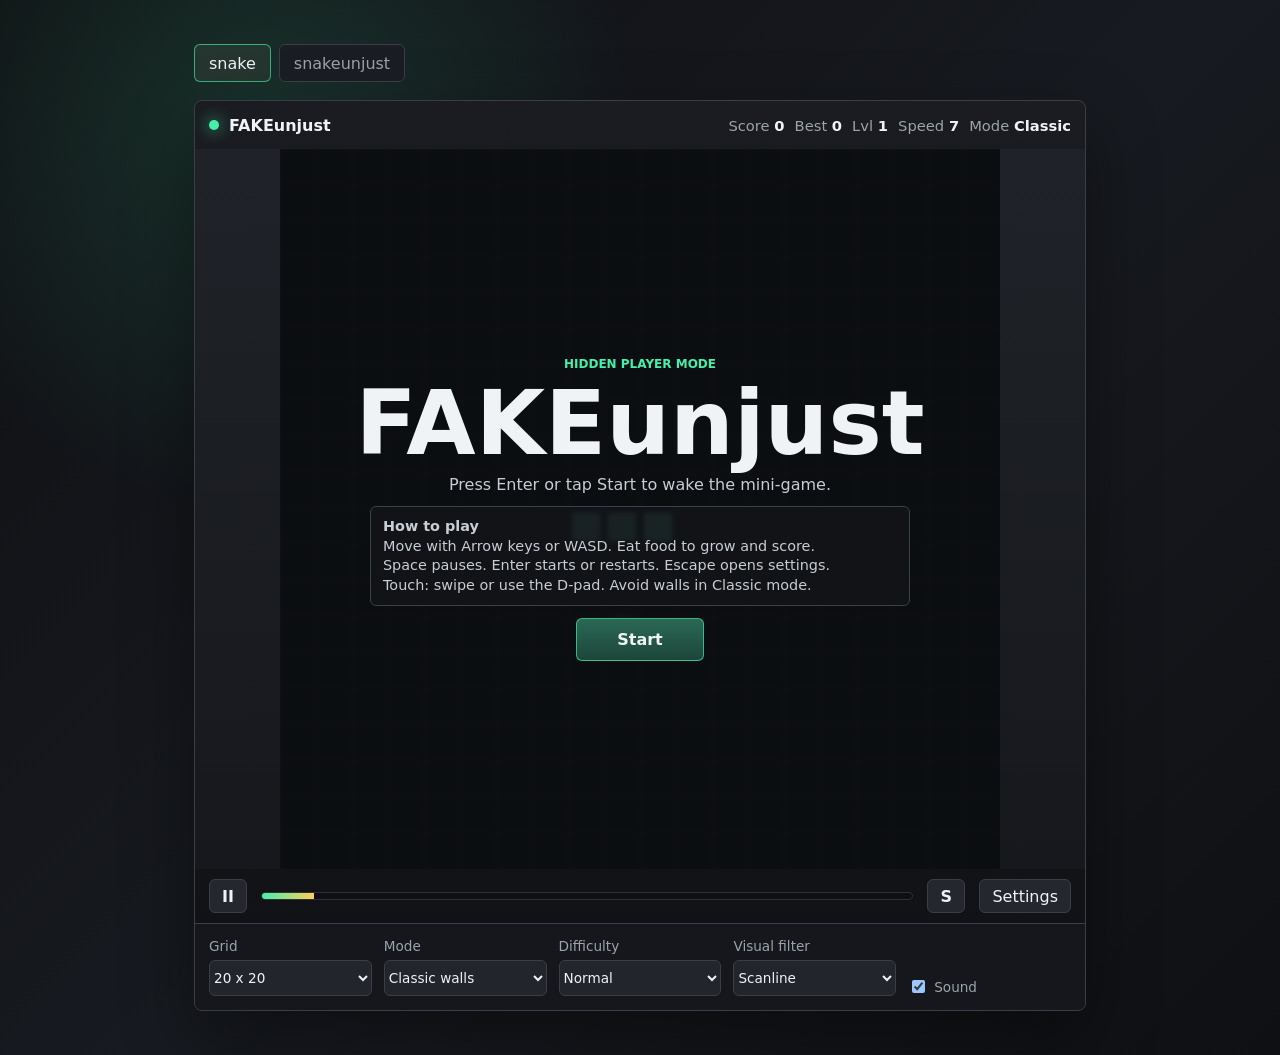
==== snake-unjust/index.html @ 7942afdb "Rebuild snakeunjust tab as sliding snake escape puzzle" ====
<!doctype html>
<html lang="en">
  <head>
    <meta charset="utf-8" />
    <meta name="viewport" content="width=device-width, initial-scale=1" />
    <title>FAKEunjust</title>
    <link rel="stylesheet" href="./styles.css" />
  </head>
  <body>
    <main class="shell" aria-label="FAKEunjust game hub">
      <nav class="game-tabs" aria-label="Game tabs">
        <button class="tab is-active" data-tab="snake" type="button">snake</button>
        <button class="tab" data-tab="snakeunjust" type="button">snakeunjust</button>
      </nav>

      <section class="player is-active" data-panel="snake" id="playerSnake">
        <div class="status-bar">
          <div class="brand">
            <span class="signal-dot" aria-hidden="true"></span>
            <span>FAKEunjust</span>
          </div>
          <div class="metrics" aria-live="polite">
            <span>Score <strong id="score">0</strong></span>
            <span>Best <strong id="bestScore">0</strong></span>
            <span>Lvl <strong id="level">1</strong></span>
            <span>Speed <strong id="speed">7</strong></span>
            <span>Mode <strong id="mode">Classic</strong></span>
          </div>
        </div>

        <div class="screen-wrap">
          <canvas id="gameCanvas" width="640" height="640" aria-label="Game board"></canvas>
          <div class="hud-chip" id="comboChip">Combo x1</div>
          <div class="scanlines" id="scanlines" aria-hidden="true"></div>
          <div class="overlay" id="overlay">
            <p class="kicker" id="overlayKicker">hidden player mode</p>
            <h1 id="overlayTitle">FAKEunjust</h1>
            <p id="overlayText">Press Enter or tap Start to wake the mini-game.</p>
            <div class="help-panel" id="helpPanel" aria-label="How to play">
              <p><strong>How to play</strong></p>
              <p>Move with Arrow keys or WASD. Eat food to grow and score.</p>
              <p>Space pauses. Enter starts or restarts. Escape opens settings.</p>
              <p>Touch: swipe or use the D-pad. Avoid walls in Classic mode.</p>
            </div>
            <button class="primary" id="primaryAction" type="button">Start</button>
          </div>
        </div>

        <div class="control-bar">
          <button class="icon-button" id="pauseButton" type="button" aria-label="Pause or resume">II</button>
          <div class="fake-timeline" aria-hidden="true">
            <span id="timelineFill"></span>
          </div>
          <button class="icon-button" id="soundButton" type="button" aria-label="Toggle sound">S</button>
          <button class="settings-toggle" id="settingsButton" type="button">Settings</button>
        </div>

        <section class="settings" id="settingsPanel" aria-label="Game settings" hidden>
          <label>
            Grid
            <select id="gridSize">
              <option value="16">16 x 16</option>
              <option value="20">20 x 20</option>
              <option value="24">24 x 24</option>
              <option value="30">30 x 30</option>
            </select>
          </label>
          <label>
            Mode
            <select id="wallMode">
              <option value="classic">Classic walls</option>
              <option value="wrap">Wrap</option>
            </select>
          </label>
          <label>
            Difficulty
            <select id="difficulty">
              <option value="chill">Chill</option>
              <option value="normal">Normal</option>
              <option value="boss">Boss</option>
            </select>
          </label>
          <label>
            Visual filter
            <select id="visualFilter">
              <option value="clean">Clean</option>
              <option value="scanline">Scanline</option>
            </select>
          </label>
          <label class="check">
            <input id="soundEnabled" type="checkbox" />
            Sound
          </label>
        </section>
        <nav class="touch-pad" aria-label="Touch controls">
          <button data-dir="up" type="button" aria-label="Move up">^</button>
          <button data-dir="left" type="button" aria-label="Move left">&lt;</button>
          <button data-dir="down" type="button" aria-label="Move down">v</button>
          <button data-dir="right" type="button" aria-label="Move right">&gt;</button>
        </nav>
      </section>

      <section class="player" data-panel="snakeunjust" id="playerSnakeUnjust" hidden>
        <div class="status-bar">
          <div class="brand">
            <span class="signal-dot" aria-hidden="true"></span>
            <span>snakeunjust</span>
          </div>
          <div class="metrics" aria-live="polite">
            <span>Escaped <strong id="escaped2">0</strong>/<strong id="total2">0</strong></span>
            <span>Moves <strong id="moves2">0</strong></span>
            <span>Level <strong id="level2">1</strong></span>
            <span>State <strong id="state2">Intro</strong></span>
          </div>
        </div>

        <div class="screen-wrap">
          <canvas id="gameCanvas2" width="640" height="640" aria-label="Game board"></canvas>
          <div class="hud-chip" id="comboChip2">Combo x1</div>
          <div class="scanlines" id="scanlines2" aria-hidden="true"></div>
          <div class="overlay" id="overlay2">
            <p class="kicker" id="overlayKicker2">color snake mode</p>
            <h1 id="overlayTitle2">snakeunjust</h1>
            <p id="overlayText2">Press Enter or tap Start.</p>
            <div class="help-panel" id="helpPanel2" aria-label="How to play">
              <p><strong>How to play</strong></p>
              <p>Collect only the highlighted target-color mini snake.</p>
              <p>Wrong color ends the run. Correct pickups grow snake and score.</p>
              <p>Combo rises when pickups are within 4 seconds. Max x5.</p>
              <p>Space pause, Enter start/restart, Escape settings.</p>
            </div>
            <button class="primary" id="primaryAction2" type="button">Start</button>
          </div>
        </div>

        <div class="control-bar">
          <button class="icon-button" id="pauseButton2" type="button" aria-label="Pause or resume">II</button>
          <div class="fake-timeline" aria-hidden="true">
            <span id="timelineFill2"></span>
          </div>
          <button class="icon-button" id="soundButton2" type="button" aria-label="Toggle sound">S</button>
          <button class="settings-toggle" id="undoButton2" type="button">Undo</button>
          <button class="settings-toggle" id="hintButton2" type="button">Hint</button>
          <button class="settings-toggle" id="resetButton2" type="button">Reset</button>
          <button class="settings-toggle" id="settingsButton2" type="button">Settings</button>
        </div>

        <section class="settings" id="settingsPanel2" aria-label="Game settings" hidden>
          <label>
            Grid
            <select id="gridSize2">
              <option value="16">16 x 16</option>
              <option value="20">20 x 20</option>
              <option value="24">24 x 24</option>
              <option value="30">30 x 30</option>
            </select>
          </label>
          <label>
            Mode
            <select id="wallMode2">
              <option value="classic">Classic walls</option>
              <option value="wrap">Wrap</option>
            </select>
          </label>
          <label>
            Difficulty
            <select id="difficulty2">
              <option value="chill">Chill</option>
              <option value="normal">Normal</option>
              <option value="boss">Boss</option>
            </select>
          </label>
          <label>
            Visual filter
            <select id="visualFilter2">
              <option value="clean">Clean</option>
              <option value="scanline">Scanline</option>
            </select>
          </label>
          <label class="check">
            <input id="soundEnabled2" type="checkbox" />
            Sound
          </label>
        </section>

        <nav class="touch-pad touch-pad-color" aria-label="Touch controls">
          <button data-dir="up" type="button" aria-label="Move up" class="snake-key snake-red">R</button>
          <button data-dir="left" type="button" aria-label="Move left" class="snake-key snake-blue">B</button>
          <button data-dir="down" type="button" aria-label="Move down" class="snake-key snake-yellow">Y</button>
          <button data-dir="right" type="button" aria-label="Move right" class="snake-key snake-green">G</button>
        </nav>
      </section>
    </main>

    <script src="./main.js" defer></script>
  </body>
</html>
---- snake-unjust/styles.css ----
:root {
  color-scheme: dark;
  --bg: #101114;
  --panel: #191b20;
  --panel-2: #24272d;
  --line: #3a3e46;
  --text: #f0f3f6;
  --muted: #9ba3ad;
  --accent: #45f0aa;
  --accent-2: #ffcf5a;
  --danger: #ff6673;
}

* {
  box-sizing: border-box;
}

html,
body {
  min-height: 100%;
}

body {
  margin: 0;
  background:
    radial-gradient(circle at 20% 12%, rgba(69, 240, 170, 0.14), transparent 24rem),
    linear-gradient(135deg, #0f1013, #171a20 52%, #0f1013);
  color: var(--text);
  font-family: Inter, ui-sans-serif, system-ui, -apple-system, BlinkMacSystemFont, "Segoe UI", sans-serif;
}

button,
select {
  font: inherit;
}

.shell {
  width: min(980px, 100%);
  min-height: 100vh;
  margin: 0 auto;
  padding: clamp(16px, 4vw, 44px);
  display: grid;
  align-content: center;
  gap: 18px;
}

.game-tabs {
  display: flex;
  gap: 8px;
}

.tab {
  min-height: 38px;
  padding: 0 14px;
  border: 1px solid var(--line);
  border-radius: 6px;
  color: var(--muted);
  background: #1a1d23;
  text-transform: lowercase;
  cursor: pointer;
}

.tab.is-active {
  color: var(--text);
  border-color: rgba(69, 240, 170, 0.65);
  background: #24362f;
}

.player {
  width: 100%;
  border: 1px solid var(--line);
  border-radius: 8px;
  background: linear-gradient(180deg, #202329, #14161a);
  box-shadow: 0 28px 70px rgba(0, 0, 0, 0.38);
  overflow: hidden;
}

.player[hidden] {
  display: none;
}

.status-bar,
.control-bar {
  min-height: 48px;
  display: flex;
  align-items: center;
  gap: 14px;
  padding: 10px 14px;
  background: rgba(0, 0, 0, 0.2);
}

.brand,
.metrics {
  display: flex;
  align-items: center;
  gap: 10px;
  white-space: nowrap;
}

.brand {
  color: var(--text);
  font-weight: 750;
}

.signal-dot {
  width: 10px;
  height: 10px;
  border-radius: 50%;
  background: var(--accent);
  box-shadow: 0 0 16px rgba(69, 240, 170, 0.95);
}

.metrics {
  margin-left: auto;
  color: var(--muted);
  font-size: 0.92rem;
}

.metrics strong {
  color: var(--text);
  font-variant-numeric: tabular-nums;
}

.screen-wrap {
  position: relative;
  width: min(100%, 720px);
  aspect-ratio: 1 / 1;
  min-height: 300px;
  margin: 0 auto;
  background:
    linear-gradient(rgba(255, 255, 255, 0.025) 1px, transparent 1px),
    linear-gradient(90deg, rgba(255, 255, 255, 0.025) 1px, transparent 1px),
    radial-gradient(circle at center, #1c2027, #0b0c0f 72%);
  background-size: 24px 24px, 24px 24px, auto;
}

canvas {
  width: 100%;
  height: 100%;
  display: block;
  image-rendering: pixelated;
}

.scanlines {
  pointer-events: none;
  position: absolute;
  inset: 0;
  opacity: 0.16;
  background: repeating-linear-gradient(180deg, transparent 0 4px, rgba(255, 255, 255, 0.16) 5px);
  mix-blend-mode: overlay;
}

.hud-chip {
  position: absolute;
  top: 12px;
  right: 12px;
  min-width: 86px;
  padding: 7px 10px;
  border: 1px solid rgba(69, 240, 170, 0.45);
  border-radius: 6px;
  color: var(--accent);
  background: rgba(6, 8, 10, 0.72);
  font-size: 0.82rem;
  font-weight: 800;
  text-align: center;
}

.hud-chip[hidden] {
  display: none;
}

.overlay {
  position: absolute;
  inset: 0;
  display: grid;
  place-content: center;
  justify-items: center;
  gap: 12px;
  padding: 24px;
  text-align: center;
  background: rgba(11, 12, 15, 0.7);
  backdrop-filter: blur(2px);
}

.overlay[hidden] {
  display: none;
}

.kicker {
  margin: 0;
  color: var(--accent);
  font-size: 0.75rem;
  font-weight: 800;
  letter-spacing: 0;
  text-transform: uppercase;
}

h1 {
  margin: 0;
  font-size: clamp(2.2rem, 8vw, 5.6rem);
  line-height: 0.9;
}

.overlay p:not(.kicker) {
  max-width: 34rem;
  margin: 0;
  color: #c8ced5;
}

.help-panel {
  width: min(540px, 100%);
  padding: 10px 12px;
  border: 1px solid #39414a;
  border-radius: 6px;
  background: rgba(18, 21, 26, 0.78);
  text-align: left;
}

.help-panel[hidden] {
  display: none;
}

.help-panel p {
  margin: 0;
  color: #d3d8de;
  font-size: 0.9rem;
  line-height: 1.35;
}

.help-panel p + p {
  margin-top: 5px;
}

.primary,
.settings-toggle,
.icon-button {
  border: 1px solid var(--line);
  border-radius: 6px;
  color: var(--text);
  background: #24272d;
  cursor: pointer;
}

.primary {
  min-width: 128px;
  padding: 11px 18px;
  border-color: rgba(69, 240, 170, 0.65);
  background: linear-gradient(180deg, #2b6855, #1d463b);
  font-weight: 800;
}

.icon-button {
  width: 38px;
  height: 34px;
  display: grid;
  place-items: center;
  font-weight: 800;
}

.settings-toggle {
  min-height: 34px;
  padding: 0 12px;
}

.fake-timeline {
  flex: 1;
  height: 8px;
  border-radius: 999px;
  overflow: hidden;
  background: #0d0f12;
  border: 1px solid #2c3037;
}

.fake-timeline span {
  display: block;
  width: 6%;
  height: 100%;
  background: linear-gradient(90deg, var(--accent), var(--accent-2));
  transition: width 160ms linear;
}

.settings {
  display: grid;
  grid-template-columns: repeat(5, minmax(0, 1fr));
  gap: 12px;
  padding: 14px;
  border-top: 1px solid var(--line);
  background: #15171c;
}

.settings label {
  display: grid;
  gap: 6px;
  color: var(--muted);
  font-size: 0.85rem;
}

.settings select {
  width: 100%;
  min-height: 36px;
  border: 1px solid var(--line);
  border-radius: 6px;
  color: var(--text);
  background: #22252b;
}

.settings .check {
  grid-template-columns: auto 1fr;
  align-content: end;
  align-items: center;
}

.touch-pad {
  width: min(220px, 70vw);
  margin: 0 auto;
  display: none;
  grid-template-columns: repeat(3, 1fr);
  gap: 8px;
}

.touch-pad button {
  min-height: 48px;
  border: 1px solid var(--line);
  border-radius: 7px;
  color: var(--text);
  background: #22252b;
  font-weight: 900;
}

.touch-pad button[data-dir="up"] {
  grid-column: 2;
}

.touch-pad button[data-dir="left"] {
  grid-column: 1;
}

.touch-pad button[data-dir="down"] {
  grid-column: 2;
}

.touch-pad button[data-dir="right"] {
  grid-column: 3;
}

.touch-pad-color .snake-key {
  font-weight: 900;
}

.snake-red {
  background: #4a2026;
}

.snake-blue {
  background: #1b2c50;
}

.snake-yellow {
  background: #4c4319;
}

.snake-green {
  background: #1f3d2f;
}

@media (hover: none), (max-width: 720px) {
  .shell {
    align-content: start;
  }

  .metrics {
    width: 100%;
    justify-content: space-between;
    margin-left: 0;
  }

  .status-bar {
    flex-wrap: wrap;
  }

  .settings {
    grid-template-columns: 1fr 1fr;
  }

  .touch-pad {
    display: grid;
  }
}

@media (max-width: 520px) {
  .shell {
    padding: 10px;
  }

  .screen-wrap {
    min-height: 280px;
  }

  .settings {
    grid-template-columns: 1fr;
  }
}
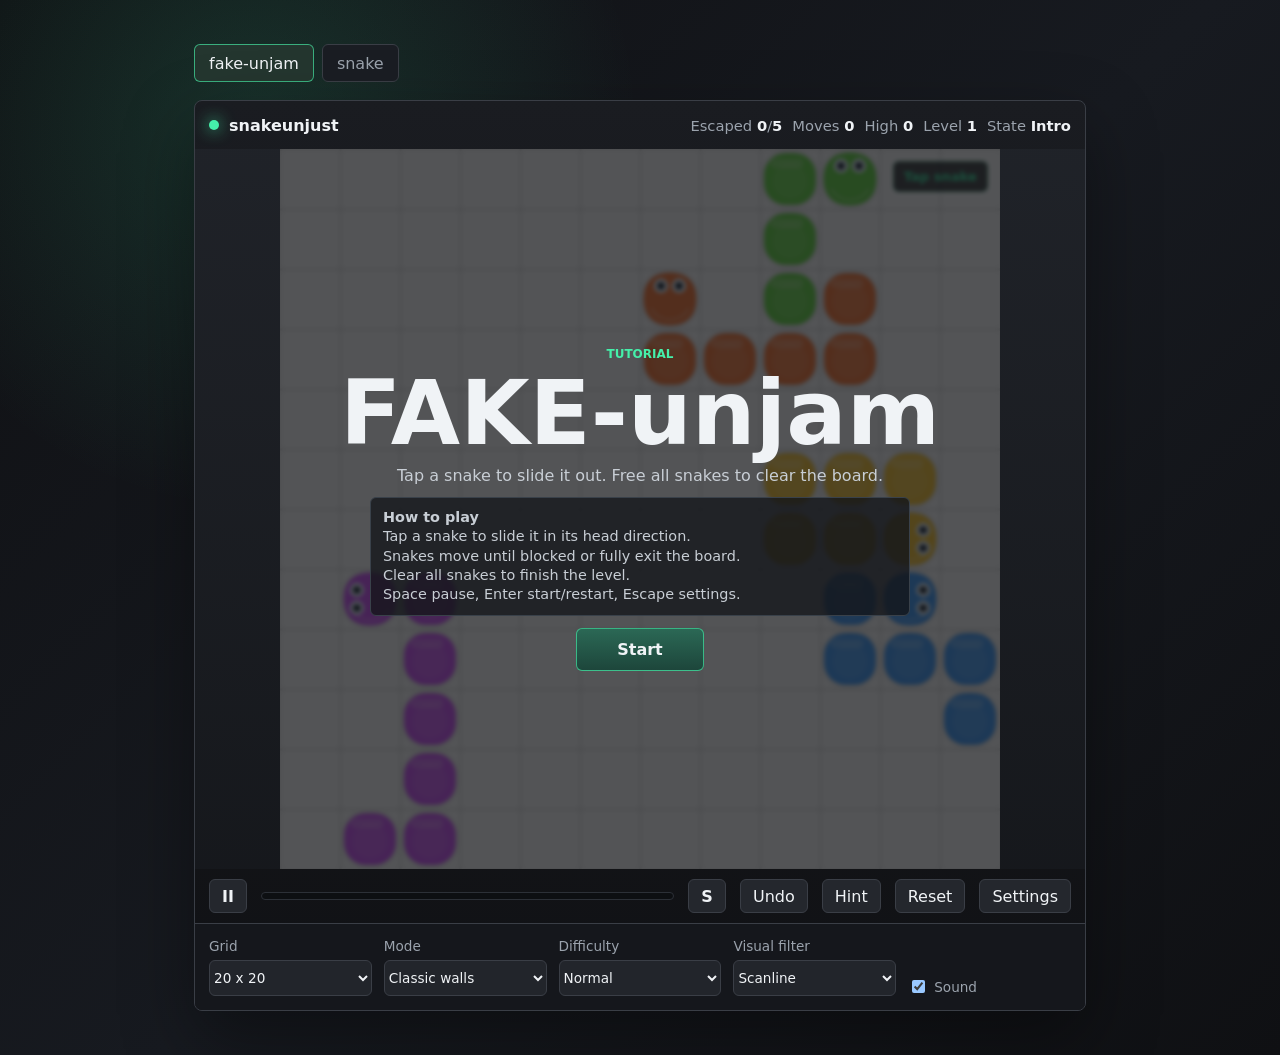
==== commit c941e120: "Polish FAKE-unjam tab naming and expand puzzle progression" ====
--- a/snake-unjust/index.html
+++ b/snake-unjust/index.html
@@ -9,11 +9,11 @@
   <body>
     <main class="shell" aria-label="FAKEunjust game hub">
       <nav class="game-tabs" aria-label="Game tabs">
-        <button class="tab is-active" data-tab="snake" type="button">snake</button>
-        <button class="tab" data-tab="snakeunjust" type="button">snakeunjust</button>
+        <button class="tab is-active" data-tab="snakeunjust" type="button">FAKE-unjam</button>
+        <button class="tab" data-tab="snake" type="button">snake</button>
       </nav>
 
-      <section class="player is-active" data-panel="snake" id="playerSnake">
+      <section class="player" data-panel="snake" id="playerSnake" hidden>
         <div class="status-bar">
           <div class="brand">
             <span class="signal-dot" aria-hidden="true"></span>
@@ -34,7 +34,7 @@
           <div class="scanlines" id="scanlines" aria-hidden="true"></div>
           <div class="overlay" id="overlay">
             <p class="kicker" id="overlayKicker">hidden player mode</p>
-            <h1 id="overlayTitle">FAKEunjust</h1>
+            <h1 id="overlayTitle">FAKE</h1>
             <p id="overlayText">Press Enter or tap Start to wake the mini-game.</p>
             <div class="help-panel" id="helpPanel" aria-label="How to play">
               <p><strong>How to play</strong></p>
@@ -100,7 +100,7 @@
         </nav>
       </section>
 
-      <section class="player" data-panel="snakeunjust" id="playerSnakeUnjust" hidden>
+      <section class="player is-active" data-panel="snakeunjust" id="playerSnakeUnjust">
         <div class="status-bar">
           <div class="brand">
             <span class="signal-dot" aria-hidden="true"></span>
@@ -109,6 +109,7 @@
           <div class="metrics" aria-live="polite">
             <span>Escaped <strong id="escaped2">0</strong>/<strong id="total2">0</strong></span>
             <span>Moves <strong id="moves2">0</strong></span>
+            <span>High <strong id="highScore2">0</strong></span>
             <span>Level <strong id="level2">1</strong></span>
             <span>State <strong id="state2">Intro</strong></span>
           </div>
@@ -120,13 +121,13 @@
           <div class="scanlines" id="scanlines2" aria-hidden="true"></div>
           <div class="overlay" id="overlay2">
             <p class="kicker" id="overlayKicker2">color snake mode</p>
-            <h1 id="overlayTitle2">snakeunjust</h1>
+            <h1 id="overlayTitle2">FAKE-unjam</h1>
             <p id="overlayText2">Press Enter or tap Start.</p>
             <div class="help-panel" id="helpPanel2" aria-label="How to play">
               <p><strong>How to play</strong></p>
-              <p>Collect only the highlighted target-color mini snake.</p>
-              <p>Wrong color ends the run. Correct pickups grow snake and score.</p>
-              <p>Combo rises when pickups are within 4 seconds. Max x5.</p>
+              <p>Tap a snake to slide it in its head direction.</p>
+              <p>Snakes move until blocked or fully exit the board.</p>
+              <p>Clear all snakes to finish the level.</p>
               <p>Space pause, Enter start/restart, Escape settings.</p>
             </div>
             <button class="primary" id="primaryAction2" type="button">Start</button>
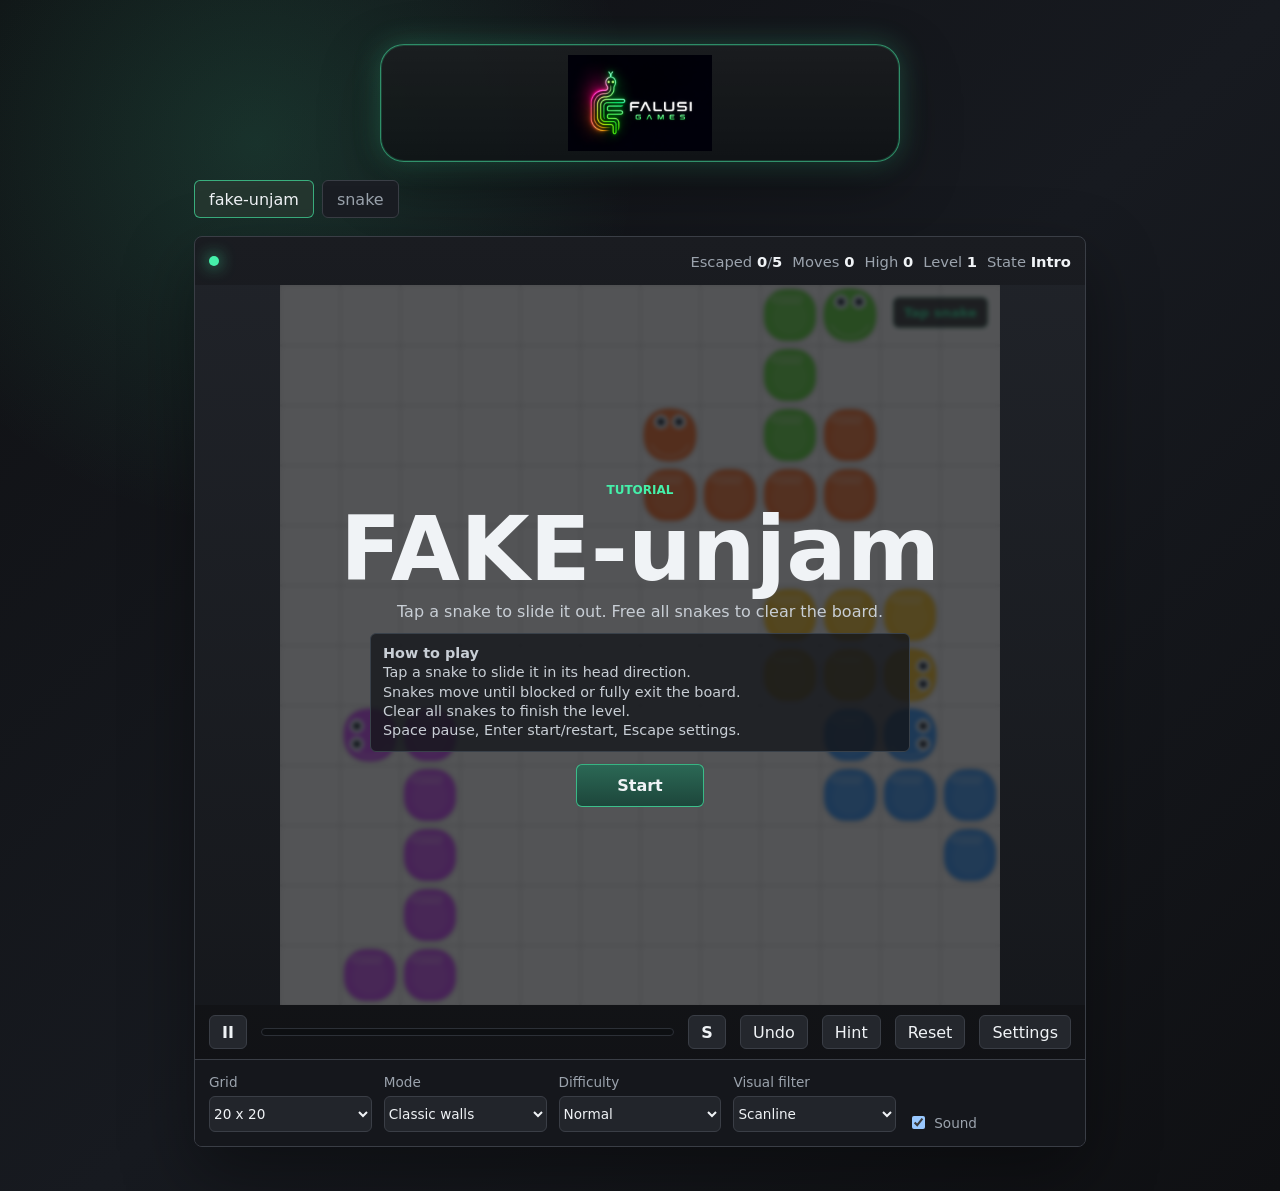
==== commit 8cfef1c1: "Add branded assets and polish FAKE game header" ====
--- a/snake-unjust/index.html
+++ b/snake-unjust/index.html
@@ -4,10 +4,19 @@
     <meta charset="utf-8" />
     <meta name="viewport" content="width=device-width, initial-scale=1" />
     <title>FAKEunjust</title>
+    <link rel="apple-touch-icon" sizes="180x180" href="./public/favicon/apple-touch-icon.png" />
+    <link rel="icon" type="image/png" sizes="32x32" href="./public/favicon/favicon-32x32.png" />
+    <link rel="icon" type="image/png" sizes="16x16" href="./public/favicon/favicon-16x16.png" />
+    <link rel="manifest" href="./public/favicon/site.webmanifest" />
+    <link rel="shortcut icon" href="./public/favicon/favicon.ico" />
     <link rel="stylesheet" href="./styles.css" />
   </head>
   <body>
     <main class="shell" aria-label="FAKEunjust game hub">
+      <header class="app-header" aria-label="FAKE game header">
+        <img class="app-logo" src="./public/logo/ChatGPT Image May 3, 2026, 02_09_51 AM.png" alt="FAKE logo" />
+      </header>
+
       <nav class="game-tabs" aria-label="Game tabs">
         <button class="tab is-active" data-tab="snakeunjust" type="button">FAKE-unjam</button>
         <button class="tab" data-tab="snake" type="button">snake</button>
@@ -17,7 +26,6 @@
         <div class="status-bar">
           <div class="brand">
             <span class="signal-dot" aria-hidden="true"></span>
-            <span>FAKEunjust</span>
           </div>
           <div class="metrics" aria-live="polite">
             <span>Score <strong id="score">0</strong></span>
@@ -34,7 +42,7 @@
           <div class="scanlines" id="scanlines" aria-hidden="true"></div>
           <div class="overlay" id="overlay">
             <p class="kicker" id="overlayKicker">hidden player mode</p>
-            <h1 id="overlayTitle">FAKE</h1>
+            <h1 id="overlayTitle">FAKE-snake</h1>
             <p id="overlayText">Press Enter or tap Start to wake the mini-game.</p>
             <div class="help-panel" id="helpPanel" aria-label="How to play">
               <p><strong>How to play</strong></p>
@@ -104,7 +112,6 @@
         <div class="status-bar">
           <div class="brand">
             <span class="signal-dot" aria-hidden="true"></span>
-            <span>snakeunjust</span>
           </div>
           <div class="metrics" aria-live="polite">
             <span>Escaped <strong id="escaped2">0</strong>/<strong id="total2">0</strong></span>
--- a/snake-unjust/styles.css
+++ b/snake-unjust/styles.css
@@ -42,6 +42,52 @@
   display: grid;
   align-content: center;
   gap: 18px;
+}
+
+.app-header {
+  display: flex;
+  align-items: center;
+  justify-content: center;
+}
+
+.app-logo {
+  width: min(520px, 86vw);
+  height: clamp(74px, 12vw, 118px);
+  object-fit: contain;
+  display: block;
+  padding: 10px 28px;
+  border: 1px solid rgba(69, 240, 170, 0.55);
+  border-radius: 24px;
+  background:
+    linear-gradient(180deg, rgba(255, 255, 255, 0.06), rgba(255, 255, 255, 0.02)),
+    rgba(10, 14, 16, 0.84);
+  box-shadow:
+    0 0 0 1px rgba(69, 240, 170, 0.16) inset,
+    0 0 28px rgba(69, 240, 170, 0.24),
+    0 20px 58px rgba(0, 0, 0, 0.34);
+  transform-origin: center;
+  animation: logoRadiate 3.4s ease-in-out infinite;
+}
+
+@keyframes logoRadiate {
+  0%,
+  100% {
+    border-color: rgba(69, 240, 170, 0.42);
+    box-shadow:
+      0 0 0 1px rgba(69, 240, 170, 0.12) inset,
+      0 0 18px rgba(69, 240, 170, 0.2),
+      0 18px 48px rgba(0, 0, 0, 0.3);
+    transform: translateY(0) scale(1);
+  }
+  50% {
+    border-color: rgba(69, 240, 170, 0.88);
+    box-shadow:
+      0 0 0 1px rgba(69, 240, 170, 0.35) inset,
+      0 0 34px rgba(69, 240, 170, 0.52),
+      0 0 74px rgba(69, 240, 170, 0.24),
+      0 22px 62px rgba(0, 0, 0, 0.38);
+    transform: translateY(-2px) scale(1.015);
+  }
 }
 
 .game-tabs {
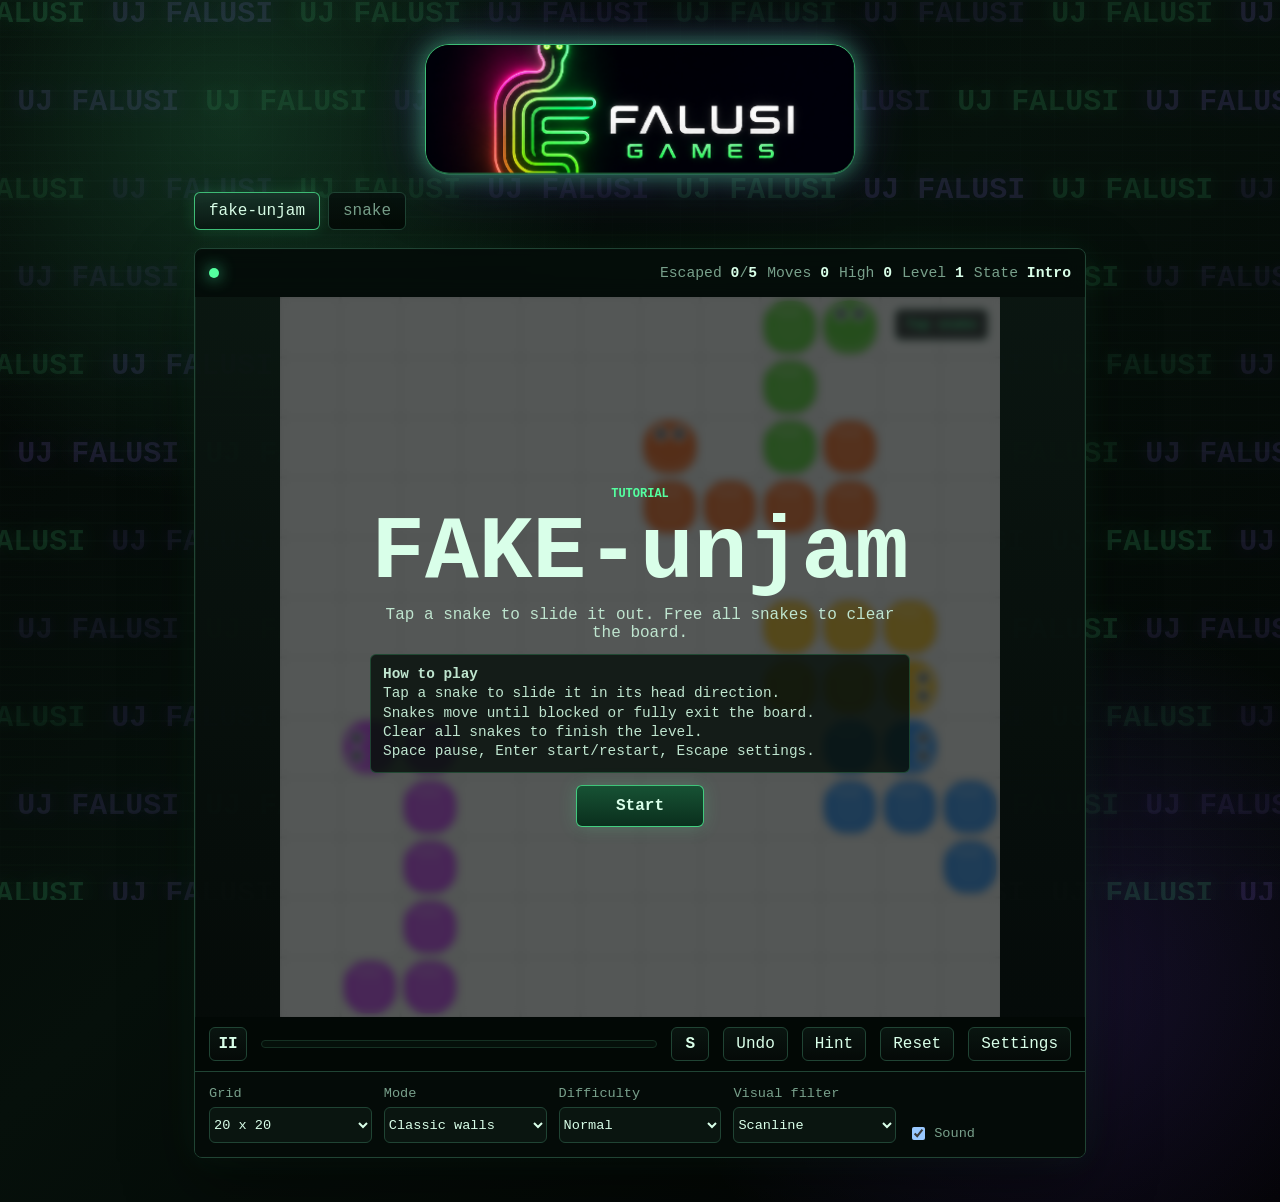
==== commit 26b88f77: "Resize logo to half, update background text to UJ FALUSI, add neon canvas background Co-Authored-By:" ====
--- a/snake-unjust/index.html
+++ b/snake-unjust/index.html
@@ -2,7 +2,7 @@
 <html lang="en">
   <head>
     <meta charset="utf-8" />
-    <meta name="viewport" content="width=device-width, initial-scale=1" />
+    <meta name="viewport" content="width=device-width, initial-scale=1, viewport-fit=cover" />
     <title>FAKEunjust</title>
     <link rel="apple-touch-icon" sizes="180x180" href="./public/favicon/apple-touch-icon.png" />
     <link rel="icon" type="image/png" sizes="32x32" href="./public/favicon/favicon-32x32.png" />
@@ -12,9 +12,12 @@
     <link rel="stylesheet" href="./styles.css" />
   </head>
   <body>
+    <canvas id="bg-canvas" aria-hidden="true"></canvas>
     <main class="shell" aria-label="FAKEunjust game hub">
       <header class="app-header" aria-label="FAKE game header">
-        <img class="app-logo" src="./public/logo/ChatGPT Image May 3, 2026, 02_09_51 AM.png" alt="FAKE logo" />
+        <span class="app-logo-wrap">
+          <img class="app-logo" src="../public/logo/ChatGPT Image May 3, 2026, 02_09_51 AM.png" alt="FAKE logo" />
+        </span>
       </header>
 
       <nav class="game-tabs" aria-label="Game tabs">
--- a/snake-unjust/styles.css
+++ b/snake-unjust/styles.css
@@ -1,13 +1,13 @@
 :root {
   color-scheme: dark;
-  --bg: #101114;
-  --panel: #191b20;
-  --panel-2: #24272d;
-  --line: #3a3e46;
-  --text: #f0f3f6;
-  --muted: #9ba3ad;
-  --accent: #45f0aa;
-  --accent-2: #ffcf5a;
+  --bg: #030604;
+  --panel: #07110c;
+  --panel-2: #0d1913;
+  --line: #204434;
+  --text: #d9ffe9;
+  --muted: #78a08b;
+  --accent: #54ff9f;
+  --accent-2: #7f46ff;
   --danger: #ff6673;
 }
 
@@ -18,16 +18,47 @@
 html,
 body {
   min-height: 100%;
+  overscroll-behavior: none;
 }
 
 body {
   margin: 0;
   background:
-    radial-gradient(circle at 20% 12%, rgba(69, 240, 170, 0.14), transparent 24rem),
-    linear-gradient(135deg, #0f1013, #171a20 52%, #0f1013);
-  color: var(--text);
-  font-family: Inter, ui-sans-serif, system-ui, -apple-system, BlinkMacSystemFont, "Segoe UI", sans-serif;
-}
+    radial-gradient(circle at 18% 10%, rgba(84, 255, 159, 0.16), transparent 24rem),
+    radial-gradient(circle at 82% 82%, rgba(127, 70, 255, 0.16), transparent 24rem),
+    linear-gradient(135deg, #020403, #06100b 45%, #010201);
+  color: var(--text);
+  font-family: ui-monospace, "SFMono-Regular", "Cascadia Mono", "Fira Code", Consolas, "Liberation Mono", Menlo, monospace;
+  -webkit-tap-highlight-color: transparent;
+  overflow-x: hidden;
+}
+
+#bg-canvas {
+  position: fixed;
+  inset: 0;
+  width: 100%;
+  height: 100%;
+  pointer-events: none;
+  z-index: 0;
+  mix-blend-mode: screen;
+  will-change: contents;
+}
+
+body::after {
+  content: "";
+  position: fixed;
+  inset: 0;
+  pointer-events: none;
+  background:
+    linear-gradient(180deg, rgba(1, 5, 3, 0.16), rgba(1, 5, 3, 0.4)),
+    repeating-linear-gradient(90deg, rgba(84, 255, 159, 0.05) 0 1px, transparent 1px 34px),
+    repeating-linear-gradient(180deg, rgba(84, 255, 159, 0.1) 0 2px, transparent 2px 18px),
+    repeating-linear-gradient(180deg, rgba(127, 70, 255, 0.045) 0 1px, transparent 1px 30px);
+  mix-blend-mode: screen;
+  z-index: 0;
+  opacity: 0.18;
+}
+
 
 button,
 select {
@@ -35,10 +66,17 @@
 }
 
 .shell {
+  position: relative;
+  z-index: 1;
   width: min(980px, 100%);
   min-height: 100vh;
+  min-height: 100dvh;
   margin: 0 auto;
   padding: clamp(16px, 4vw, 44px);
+  padding-left: max(clamp(16px, 4vw, 44px), env(safe-area-inset-left));
+  padding-right: max(clamp(16px, 4vw, 44px), env(safe-area-inset-right));
+  padding-top: max(clamp(16px, 4vw, 44px), env(safe-area-inset-top));
+  padding-bottom: max(clamp(16px, 4vw, 44px), env(safe-area-inset-bottom));
   display: grid;
   align-content: center;
   gap: 18px;
@@ -50,43 +88,48 @@
   justify-content: center;
 }
 
+.app-logo-wrap {
+  display: inline-block;
+  border-radius: 24px;
+  box-shadow:
+    0 0 24px rgba(84, 255, 159, 0.52),
+    0 0 54px rgba(127, 70, 255, 0.28),
+    0 20px 58px rgba(0, 0, 0, 0.4);
+  animation: logoGlow 4.8s ease-in-out infinite;
+  will-change: transform, opacity;
+}
+
 .app-logo {
-  width: min(520px, 86vw);
-  height: clamp(74px, 12vw, 118px);
-  object-fit: contain;
+  width: min(430px, 48vw);
+  height: clamp(70px, 11vw, 130px);
+  object-fit: cover;
   display: block;
-  padding: 10px 28px;
-  border: 1px solid rgba(69, 240, 170, 0.55);
+  padding: 0;
+  border: 1px solid rgba(84, 255, 159, 0.74);
   border-radius: 24px;
-  background:
-    linear-gradient(180deg, rgba(255, 255, 255, 0.06), rgba(255, 255, 255, 0.02)),
-    rgba(10, 14, 16, 0.84);
-  box-shadow:
-    0 0 0 1px rgba(69, 240, 170, 0.16) inset,
-    0 0 28px rgba(69, 240, 170, 0.24),
-    0 20px 58px rgba(0, 0, 0, 0.34);
-  transform-origin: center;
-  animation: logoRadiate 3.4s ease-in-out infinite;
-}
-
-@keyframes logoRadiate {
-  0%,
-  100% {
-    border-color: rgba(69, 240, 170, 0.42);
+  background: #000;
+  will-change: transform;
+  animation: logoFloat 4.8s ease-in-out infinite;
+}
+
+@keyframes logoFloat {
+  0%, 100% { transform: translateY(0) scale(1); }
+  50%       { transform: translateY(-3px) scale(1.012); }
+}
+
+@keyframes logoGlow {
+  0%, 100% {
     box-shadow:
-      0 0 0 1px rgba(69, 240, 170, 0.12) inset,
-      0 0 18px rgba(69, 240, 170, 0.2),
+      0 0 18px rgba(69, 240, 170, 0.22),
       0 18px 48px rgba(0, 0, 0, 0.3);
-    transform: translateY(0) scale(1);
+    opacity: 0.88;
   }
   50% {
-    border-color: rgba(69, 240, 170, 0.88);
     box-shadow:
-      0 0 0 1px rgba(69, 240, 170, 0.35) inset,
-      0 0 34px rgba(69, 240, 170, 0.52),
-      0 0 74px rgba(69, 240, 170, 0.24),
+      0 0 38px rgba(69, 240, 170, 0.68),
+      0 0 78px rgba(154, 92, 255, 0.38),
       0 22px 62px rgba(0, 0, 0, 0.38);
-    transform: translateY(-2px) scale(1.015);
+    opacity: 1;
   }
 }
 
@@ -101,23 +144,29 @@
   border: 1px solid var(--line);
   border-radius: 6px;
   color: var(--muted);
-  background: #1a1d23;
+  background: linear-gradient(180deg, rgba(8, 20, 15, 0.96), rgba(5, 11, 8, 0.96));
   text-transform: lowercase;
   cursor: pointer;
 }
 
 .tab.is-active {
   color: var(--text);
-  border-color: rgba(69, 240, 170, 0.65);
-  background: #24362f;
+  border-color: rgba(84, 255, 159, 0.7);
+  background: linear-gradient(180deg, rgba(24, 53, 41, 0.96), rgba(11, 24, 19, 0.96));
+  box-shadow: 0 0 16px rgba(84, 255, 159, 0.16);
 }
 
 .player {
   width: 100%;
   border: 1px solid var(--line);
   border-radius: 8px;
-  background: linear-gradient(180deg, #202329, #14161a);
-  box-shadow: 0 28px 70px rgba(0, 0, 0, 0.38);
+  background:
+    linear-gradient(180deg, rgba(11, 23, 18, 0.96), rgba(4, 9, 7, 0.97)),
+    radial-gradient(circle at top, rgba(84, 255, 159, 0.08), transparent 48%);
+  box-shadow:
+    0 0 0 1px rgba(84, 255, 159, 0.05) inset,
+    0 28px 70px rgba(0, 0, 0, 0.44),
+    0 0 34px rgba(84, 255, 159, 0.08);
   overflow: hidden;
 }
 
@@ -132,7 +181,8 @@
   align-items: center;
   gap: 14px;
   padding: 10px 14px;
-  background: rgba(0, 0, 0, 0.2);
+  background: rgba(2, 8, 5, 0.64);
+  backdrop-filter: blur(8px);
 }
 
 .brand,
@@ -174,10 +224,11 @@
   min-height: 300px;
   margin: 0 auto;
   background:
-    linear-gradient(rgba(255, 255, 255, 0.025) 1px, transparent 1px),
-    linear-gradient(90deg, rgba(255, 255, 255, 0.025) 1px, transparent 1px),
-    radial-gradient(circle at center, #1c2027, #0b0c0f 72%);
+    linear-gradient(rgba(84, 255, 159, 0.05) 1px, transparent 1px),
+    linear-gradient(90deg, rgba(84, 255, 159, 0.05) 1px, transparent 1px),
+    radial-gradient(circle at center, #14241c, #030605 72%);
   background-size: 24px 24px, 24px 24px, auto;
+  box-shadow: inset 0 0 0 1px rgba(84, 255, 159, 0.08);
 }
 
 canvas {
@@ -185,14 +236,17 @@
   height: 100%;
   display: block;
   image-rendering: pixelated;
+  touch-action: none;
 }
 
 .scanlines {
   pointer-events: none;
   position: absolute;
   inset: 0;
-  opacity: 0.16;
-  background: repeating-linear-gradient(180deg, transparent 0 4px, rgba(255, 255, 255, 0.16) 5px);
+  opacity: 0.18;
+  background:
+    repeating-linear-gradient(180deg, transparent 0 4px, rgba(84, 255, 159, 0.13) 5px),
+    repeating-linear-gradient(90deg, rgba(84, 255, 159, 0.04) 0 1px, transparent 1px 32px);
   mix-blend-mode: overlay;
 }
 
@@ -224,8 +278,8 @@
   gap: 12px;
   padding: 24px;
   text-align: center;
-  background: rgba(11, 12, 15, 0.7);
-  backdrop-filter: blur(2px);
+  background: rgba(3, 8, 6, 0.68);
+  backdrop-filter: blur(4px);
 }
 
 .overlay[hidden] {
@@ -250,15 +304,15 @@
 .overlay p:not(.kicker) {
   max-width: 34rem;
   margin: 0;
-  color: #c8ced5;
+  color: #bfe5cf;
 }
 
 .help-panel {
   width: min(540px, 100%);
   padding: 10px 12px;
-  border: 1px solid #39414a;
+  border: 1px solid rgba(84, 255, 159, 0.2);
   border-radius: 6px;
-  background: rgba(18, 21, 26, 0.78);
+  background: rgba(7, 16, 12, 0.82);
   text-align: left;
 }
 
@@ -268,7 +322,7 @@
 
 .help-panel p {
   margin: 0;
-  color: #d3d8de;
+  color: #d4f7df;
   font-size: 0.9rem;
   line-height: 1.35;
 }
@@ -283,16 +337,17 @@
   border: 1px solid var(--line);
   border-radius: 6px;
   color: var(--text);
-  background: #24272d;
+  background: linear-gradient(180deg, rgba(10, 22, 17, 0.96), rgba(5, 10, 8, 0.96));
   cursor: pointer;
 }
 
 .primary {
   min-width: 128px;
   padding: 11px 18px;
-  border-color: rgba(69, 240, 170, 0.65);
-  background: linear-gradient(180deg, #2b6855, #1d463b);
+  border-color: rgba(84, 255, 159, 0.72);
+  background: linear-gradient(180deg, #175234, #0a2f1d);
   font-weight: 800;
+  box-shadow: 0 0 18px rgba(84, 255, 159, 0.18);
 }
 
 .icon-button {
@@ -313,8 +368,8 @@
   height: 8px;
   border-radius: 999px;
   overflow: hidden;
-  background: #0d0f12;
-  border: 1px solid #2c3037;
+  background: #05100a;
+  border: 1px solid #153123;
 }
 
 .fake-timeline span {
@@ -331,7 +386,7 @@
   gap: 12px;
   padding: 14px;
   border-top: 1px solid var(--line);
-  background: #15171c;
+  background: rgba(5, 11, 8, 0.92);
 }
 
 .settings label {
@@ -347,7 +402,7 @@
   border: 1px solid var(--line);
   border-radius: 6px;
   color: var(--text);
-  background: #22252b;
+  background: #0a1510;
 }
 
 .settings .check {
@@ -369,8 +424,10 @@
   border: 1px solid var(--line);
   border-radius: 7px;
   color: var(--text);
-  background: #22252b;
+  background: linear-gradient(180deg, rgba(10, 22, 17, 0.96), rgba(5, 10, 8, 0.96));
   font-weight: 900;
+  touch-action: manipulation;
+  box-shadow: 0 0 16px rgba(84, 255, 159, 0.08);
 }
 
 .touch-pad button[data-dir="up"] {
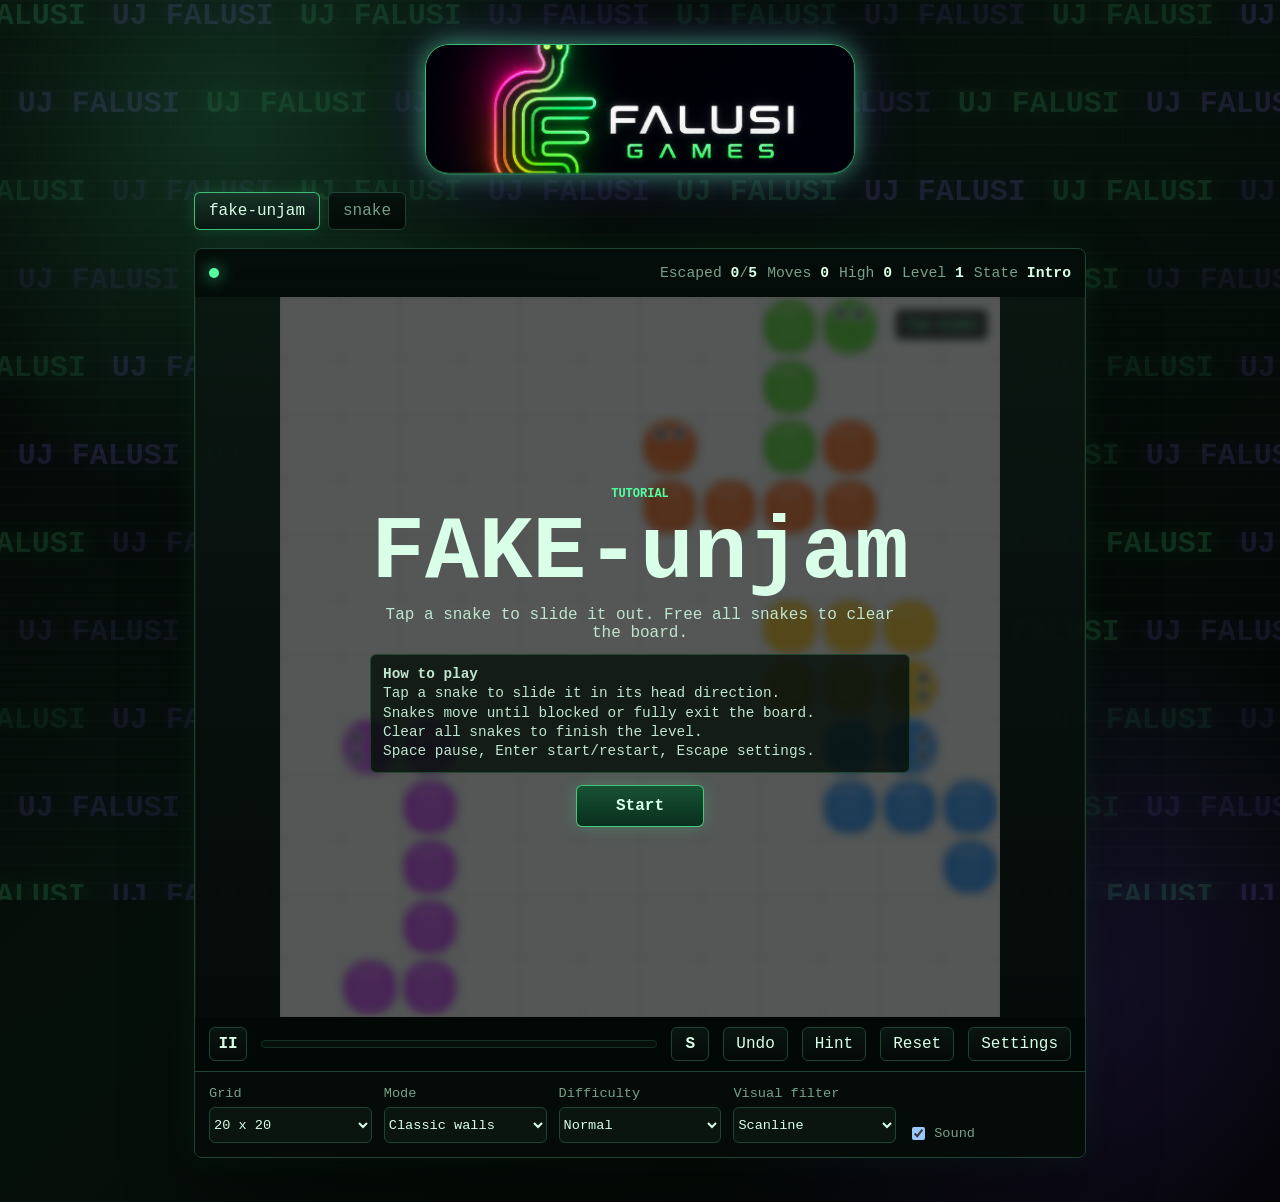
==== commit d67092a7: "Fix logo not loading on live site Move logo into snake-unjust/logo/ so it's included in the GitHub P" ====
--- a/snake-unjust/index.html
+++ b/snake-unjust/index.html
@@ -16,7 +16,7 @@
     <main class="shell" aria-label="FAKEunjust game hub">
       <header class="app-header" aria-label="FAKE game header">
         <span class="app-logo-wrap">
-          <img class="app-logo" src="../public/logo/ChatGPT Image May 3, 2026, 02_09_51 AM.png" alt="FAKE logo" />
+          <img class="app-logo" src="logo/logo.png" alt="FAKE logo" />
         </span>
       </header>
 
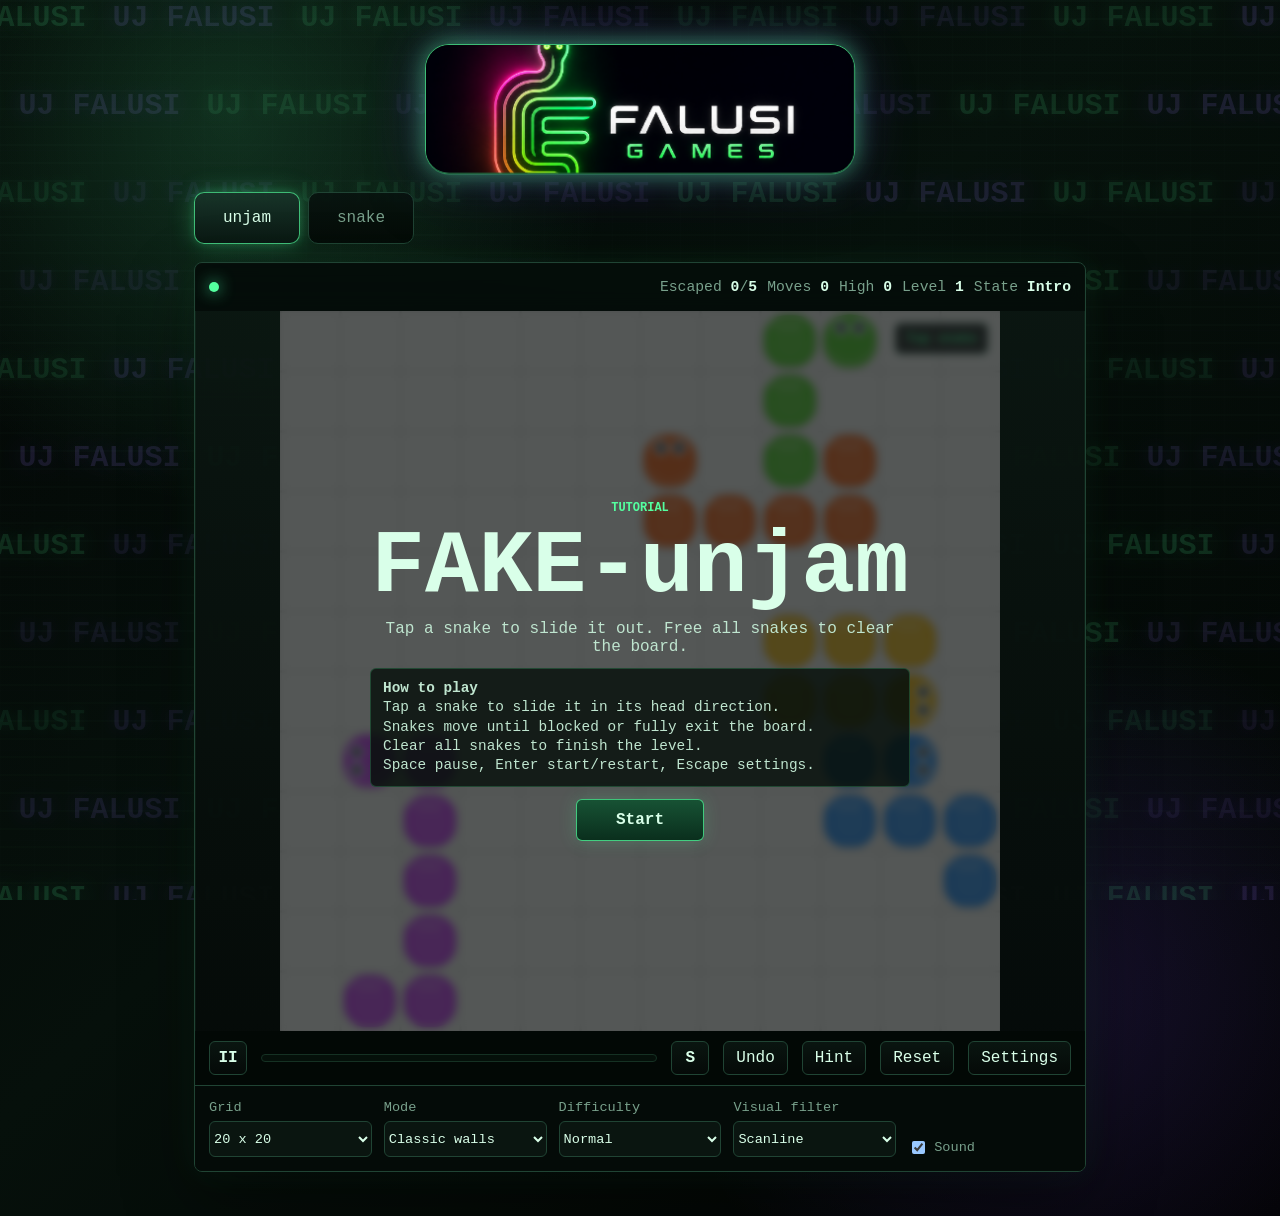
==== commit 8df2c20f: "Rename unjam tab, enlarge buttons, add hover glow Co-Authored-By: Claude Sonnet 4.6 <noreply@anthrop" ====
--- a/snake-unjust/index.html
+++ b/snake-unjust/index.html
@@ -21,7 +21,7 @@
       </header>
 
       <nav class="game-tabs" aria-label="Game tabs">
-        <button class="tab is-active" data-tab="snakeunjust" type="button">FAKE-unjam</button>
+        <button class="tab is-active" data-tab="snakeunjust" type="button">unjam</button>
         <button class="tab" data-tab="snake" type="button">snake</button>
       </nav>
 
--- a/snake-unjust/styles.css
+++ b/snake-unjust/styles.css
@@ -139,21 +139,29 @@
 }
 
 .tab {
-  min-height: 38px;
-  padding: 0 14px;
+  min-height: 52px;
+  padding: 0 28px;
   border: 1px solid var(--line);
-  border-radius: 6px;
+  border-radius: 10px;
   color: var(--muted);
   background: linear-gradient(180deg, rgba(8, 20, 15, 0.96), rgba(5, 11, 8, 0.96));
   text-transform: lowercase;
+  font-size: 1rem;
   cursor: pointer;
+  transition: box-shadow 0.2s, border-color 0.2s, color 0.2s;
+}
+
+.tab:hover {
+  color: var(--text);
+  border-color: rgba(84, 255, 159, 0.5);
+  box-shadow: 0 0 18px rgba(84, 255, 159, 0.25), 0 0 6px rgba(84, 255, 159, 0.15);
 }
 
 .tab.is-active {
   color: var(--text);
   border-color: rgba(84, 255, 159, 0.7);
   background: linear-gradient(180deg, rgba(24, 53, 41, 0.96), rgba(11, 24, 19, 0.96));
-  box-shadow: 0 0 16px rgba(84, 255, 159, 0.16);
+  box-shadow: 0 0 24px rgba(84, 255, 159, 0.28), 0 0 8px rgba(84, 255, 159, 0.18);
 }
 
 .player {
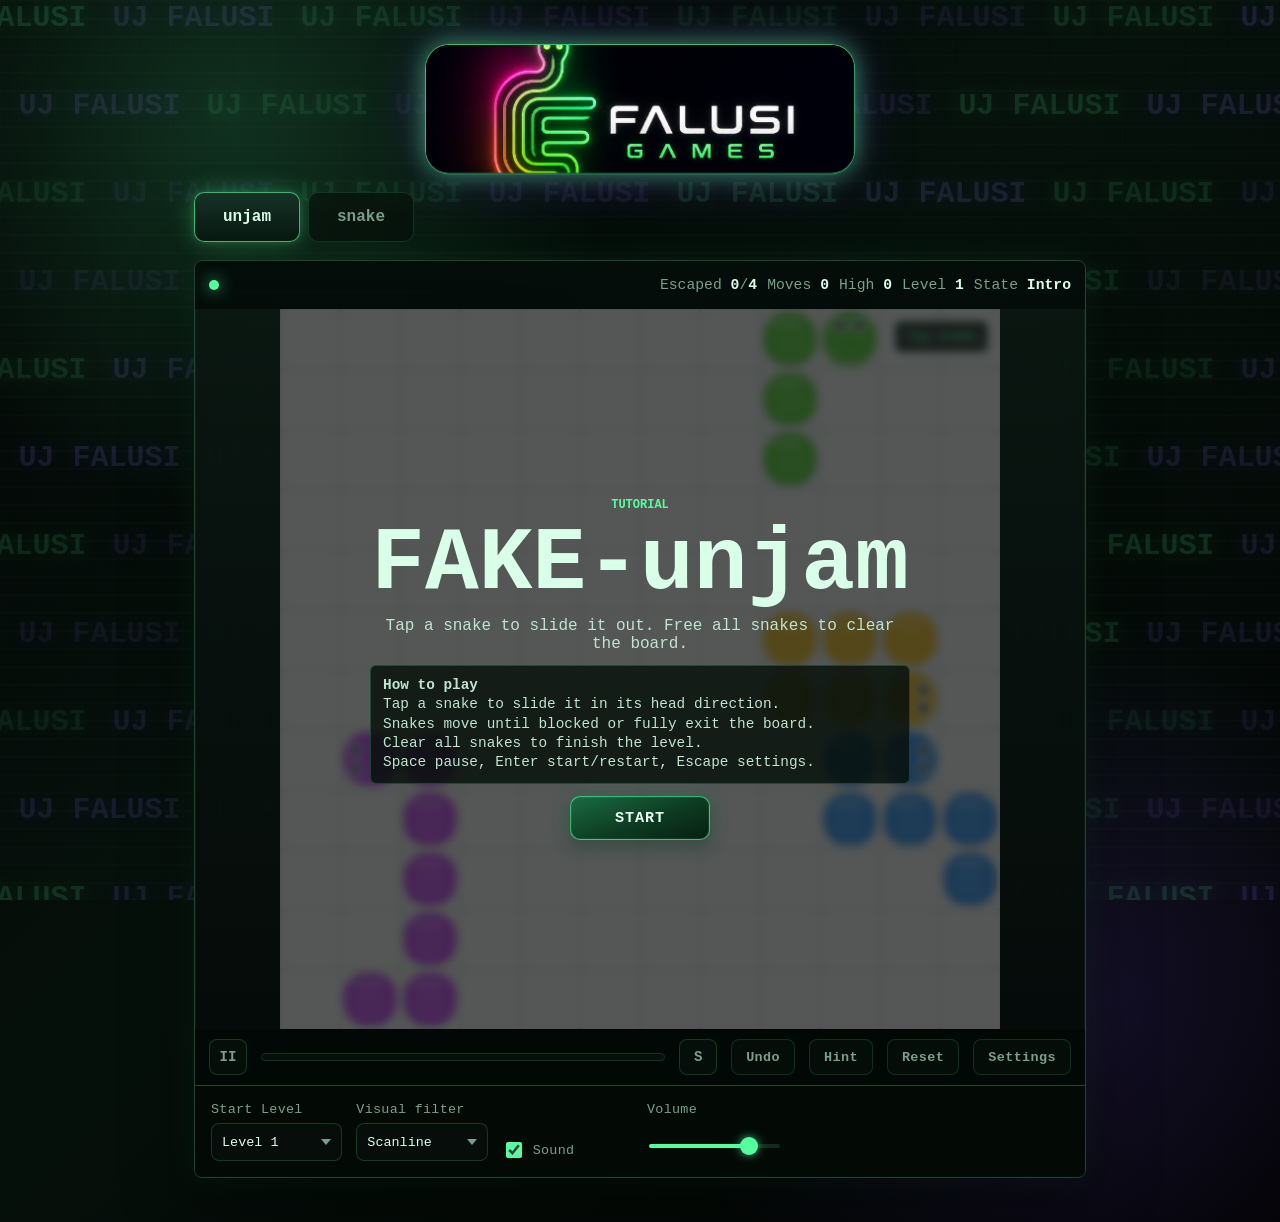
==== commit 9d0e4f80: "Expand unjam to 140 levels, modernise UI, add volume control, fix settings - Unjam: 140 procedurally" ====
--- a/snake-unjust/index.html
+++ b/snake-unjust/index.html
@@ -102,6 +102,10 @@
             <input id="soundEnabled" type="checkbox" />
             Sound
           </label>
+          <label>
+            Volume
+            <input id="volumeSlider" type="range" min="0" max="1" step="0.05" value="0.8" />
+          </label>
         </section>
         <nav class="touch-pad" aria-label="Touch controls">
           <button data-dir="up" type="button" aria-label="Move up">^</button>
@@ -158,27 +162,16 @@
 
         <section class="settings" id="settingsPanel2" aria-label="Game settings" hidden>
           <label>
-            Grid
-            <select id="gridSize2">
-              <option value="16">16 x 16</option>
-              <option value="20">20 x 20</option>
-              <option value="24">24 x 24</option>
-              <option value="30">30 x 30</option>
-            </select>
-          </label>
-          <label>
-            Mode
-            <select id="wallMode2">
-              <option value="classic">Classic walls</option>
-              <option value="wrap">Wrap</option>
-            </select>
-          </label>
-          <label>
-            Difficulty
-            <select id="difficulty2">
-              <option value="chill">Chill</option>
-              <option value="normal">Normal</option>
-              <option value="boss">Boss</option>
+            Start Level
+            <select id="startLevel2">
+              <option value="0">Level 1</option>
+              <option value="9">Level 10</option>
+              <option value="24">Level 25</option>
+              <option value="49">Level 50</option>
+              <option value="74">Level 75</option>
+              <option value="99">Level 100</option>
+              <option value="119">Level 120</option>
+              <option value="139">Level 140</option>
             </select>
           </label>
           <label>
@@ -191,6 +184,10 @@
           <label class="check">
             <input id="soundEnabled2" type="checkbox" />
             Sound
+          </label>
+          <label>
+            Volume
+            <input id="volumeSlider2" type="range" min="0" max="1" step="0.05" value="0.8" />
           </label>
         </section>
 
--- a/snake-unjust/styles.css
+++ b/snake-unjust/styles.css
@@ -63,6 +63,7 @@
 button,
 select {
   font: inherit;
+  cursor: pointer;
 }
 
 .shell {
@@ -139,29 +140,36 @@
 }
 
 .tab {
-  min-height: 52px;
+  min-height: 50px;
   padding: 0 28px;
-  border: 1px solid var(--line);
+  border: 1px solid rgba(84, 255, 159, 0.14);
   border-radius: 10px;
   color: var(--muted);
-  background: linear-gradient(180deg, rgba(8, 20, 15, 0.96), rgba(5, 11, 8, 0.96));
+  background: rgba(8, 17, 12, 0.72);
+  backdrop-filter: blur(8px);
+  -webkit-backdrop-filter: blur(8px);
   text-transform: lowercase;
   font-size: 1rem;
-  cursor: pointer;
-  transition: box-shadow 0.2s, border-color 0.2s, color 0.2s;
+  font-weight: 600;
+  transition: box-shadow 0.18s, border-color 0.18s, color 0.18s, background 0.18s, transform 0.1s;
 }
 
 .tab:hover {
   color: var(--text);
-  border-color: rgba(84, 255, 159, 0.5);
-  box-shadow: 0 0 18px rgba(84, 255, 159, 0.25), 0 0 6px rgba(84, 255, 159, 0.15);
+  border-color: rgba(84, 255, 159, 0.48);
+  box-shadow: 0 0 20px rgba(84, 255, 159, 0.22), 0 0 6px rgba(84, 255, 159, 0.14);
+  transform: translateY(-1px);
+}
+
+.tab:active {
+  transform: translateY(0);
 }
 
 .tab.is-active {
   color: var(--text);
-  border-color: rgba(84, 255, 159, 0.7);
-  background: linear-gradient(180deg, rgba(24, 53, 41, 0.96), rgba(11, 24, 19, 0.96));
-  box-shadow: 0 0 24px rgba(84, 255, 159, 0.28), 0 0 8px rgba(84, 255, 159, 0.18);
+  border-color: rgba(84, 255, 159, 0.68);
+  background: linear-gradient(180deg, rgba(22, 50, 38, 0.95), rgba(10, 24, 17, 0.95));
+  box-shadow: 0 0 26px rgba(84, 255, 159, 0.28), 0 0 8px rgba(84, 255, 159, 0.18);
 }
 
 .player {
@@ -180,6 +188,15 @@
 
 .player[hidden] {
   display: none;
+}
+
+.player:not([hidden]) {
+  animation: panel-in 0.18s ease both;
+}
+
+@keyframes panel-in {
+  from { opacity: 0; }
+  to   { opacity: 1; }
 }
 
 .status-bar,
@@ -342,33 +359,91 @@
 .primary,
 .settings-toggle,
 .icon-button {
-  border: 1px solid var(--line);
-  border-radius: 6px;
-  color: var(--text);
-  background: linear-gradient(180deg, rgba(10, 22, 17, 0.96), rgba(5, 10, 8, 0.96));
-  cursor: pointer;
+  border-radius: 8px;
+  transition: color 0.14s, border-color 0.14s, background 0.14s, box-shadow 0.14s, transform 0.1s;
 }
 
 .primary {
-  min-width: 128px;
-  padding: 11px 18px;
-  border-color: rgba(84, 255, 159, 0.72);
-  background: linear-gradient(180deg, #175234, #0a2f1d);
+  min-width: 140px;
+  padding: 12px 26px;
+  border: 1px solid rgba(84, 255, 159, 0.65);
+  border-radius: 10px;
+  color: #e8fff2;
+  background: linear-gradient(160deg, #1b6b43 0%, #0d3c22 55%, #071e12 100%);
   font-weight: 800;
-  box-shadow: 0 0 18px rgba(84, 255, 159, 0.18);
+  font-size: 0.95rem;
+  letter-spacing: 0.06em;
+  text-transform: uppercase;
+  box-shadow:
+    0 0 0 1px rgba(84, 255, 159, 0.1) inset,
+    0 0 22px rgba(84, 255, 159, 0.18),
+    0 4px 18px rgba(0, 0, 0, 0.45);
+}
+
+.primary:hover {
+  border-color: rgba(84, 255, 159, 0.9);
+  box-shadow:
+    0 0 0 1px rgba(84, 255, 159, 0.18) inset,
+    0 0 36px rgba(84, 255, 159, 0.34),
+    0 6px 22px rgba(0, 0, 0, 0.55);
+  transform: translateY(-2px) scale(1.02);
+}
+
+.primary:active {
+  transform: translateY(0) scale(0.97);
+  box-shadow:
+    0 0 0 1px rgba(84, 255, 159, 0.1) inset,
+    0 0 14px rgba(84, 255, 159, 0.2);
 }
 
 .icon-button {
   width: 38px;
-  height: 34px;
+  height: 36px;
+  border: 1px solid rgba(84, 255, 159, 0.18);
+  color: var(--muted);
+  background: rgba(8, 18, 13, 0.72);
+  backdrop-filter: blur(8px);
+  -webkit-backdrop-filter: blur(8px);
+  font-weight: 800;
+  font-size: 0.88rem;
   display: grid;
   place-items: center;
-  font-weight: 800;
+}
+
+.icon-button:hover {
+  color: var(--accent);
+  border-color: rgba(84, 255, 159, 0.5);
+  box-shadow: 0 0 14px rgba(84, 255, 159, 0.22);
+  transform: translateY(-1px);
+}
+
+.icon-button:active {
+  transform: translateY(0);
 }
 
 .settings-toggle {
-  min-height: 34px;
-  padding: 0 12px;
+  height: 36px;
+  padding: 0 14px;
+  border: 1px solid rgba(84, 255, 159, 0.14);
+  color: var(--muted);
+  background: rgba(8, 17, 12, 0.72);
+  backdrop-filter: blur(8px);
+  -webkit-backdrop-filter: blur(8px);
+  font-size: 0.84rem;
+  font-weight: 600;
+  letter-spacing: 0.03em;
+}
+
+.settings-toggle:hover {
+  color: var(--text);
+  border-color: rgba(84, 255, 159, 0.42);
+  background: rgba(14, 32, 22, 0.88);
+  box-shadow: 0 0 14px rgba(84, 255, 159, 0.14);
+  transform: translateY(-1px);
+}
+
+.settings-toggle:active {
+  transform: translateY(0);
 }
 
 .fake-timeline {
@@ -390,33 +465,105 @@
 
 .settings {
   display: grid;
-  grid-template-columns: repeat(5, minmax(0, 1fr));
-  gap: 12px;
-  padding: 14px;
+  grid-template-columns: repeat(auto-fill, minmax(120px, 1fr));
+  gap: 14px;
+  padding: 16px;
   border-top: 1px solid var(--line);
-  background: rgba(5, 11, 8, 0.92);
+  background: rgba(4, 10, 7, 0.94);
 }
 
 .settings label {
   display: grid;
   gap: 6px;
   color: var(--muted);
-  font-size: 0.85rem;
+  font-size: 0.84rem;
+  font-weight: 500;
+  letter-spacing: 0.02em;
 }
 
 .settings select {
   width: 100%;
-  min-height: 36px;
-  border: 1px solid var(--line);
-  border-radius: 6px;
+  min-height: 38px;
+  padding: 0 30px 0 10px;
+  border: 1px solid rgba(84, 255, 159, 0.18);
+  border-radius: 8px;
   color: var(--text);
-  background: #0a1510;
+  background:
+    url("data:image/svg+xml,%3Csvg xmlns='http://www.w3.org/2000/svg' width='10' height='6'%3E%3Cpath d='M0 0l5 6 5-6z' fill='%2378a08b'/%3E%3C/svg%3E") no-repeat right 10px center,
+    rgba(7, 15, 11, 0.92);
+  -webkit-appearance: none;
+  appearance: none;
+  transition: border-color 0.15s, box-shadow 0.15s;
+}
+
+.settings select:hover {
+  border-color: rgba(84, 255, 159, 0.4);
+  box-shadow: 0 0 8px rgba(84, 255, 159, 0.1);
+}
+
+.settings select:focus {
+  outline: none;
+  border-color: rgba(84, 255, 159, 0.65);
+  box-shadow: 0 0 0 2px rgba(84, 255, 159, 0.12);
+}
+
+.settings input[type="range"] {
+  -webkit-appearance: none;
+  appearance: none;
+  width: 100%;
+  height: 4px;
+  margin-top: 10px;
+  border-radius: 999px;
+  background: linear-gradient(90deg, var(--accent) var(--vol, 80%), #152a1e var(--vol, 80%));
+  outline: none;
+  border: none;
+}
+
+.settings input[type="range"]::-webkit-slider-thumb {
+  -webkit-appearance: none;
+  width: 18px;
+  height: 18px;
+  border-radius: 50%;
+  background: var(--accent);
+  border: 2px solid rgba(84, 255, 159, 0.3);
+  box-shadow: 0 0 10px rgba(84, 255, 159, 0.7);
+  cursor: pointer;
+  transition: transform 0.12s, box-shadow 0.12s;
+}
+
+.settings input[type="range"]::-webkit-slider-thumb:hover {
+  transform: scale(1.25);
+  box-shadow: 0 0 18px rgba(84, 255, 159, 0.9);
+}
+
+.settings input[type="range"]::-moz-range-thumb {
+  width: 18px;
+  height: 18px;
+  border: 2px solid rgba(84, 255, 159, 0.3);
+  border-radius: 50%;
+  background: var(--accent);
+  box-shadow: 0 0 10px rgba(84, 255, 159, 0.7);
+  cursor: pointer;
+}
+
+.settings input[type="range"]::-moz-range-track {
+  height: 4px;
+  border-radius: 999px;
+  background: #152a1e;
+}
+
+.settings input[type="checkbox"] {
+  width: 16px;
+  height: 16px;
+  accent-color: var(--accent);
+  cursor: pointer;
 }
 
 .settings .check {
   grid-template-columns: auto 1fr;
   align-content: end;
   align-items: center;
+  gap: 8px;
 }
 
 .touch-pad {
@@ -429,13 +576,27 @@
 
 .touch-pad button {
   min-height: 48px;
-  border: 1px solid var(--line);
-  border-radius: 7px;
-  color: var(--text);
-  background: linear-gradient(180deg, rgba(10, 22, 17, 0.96), rgba(5, 10, 8, 0.96));
+  border: 1px solid rgba(84, 255, 159, 0.18);
+  border-radius: 9px;
+  color: var(--muted);
+  background: rgba(8, 18, 13, 0.76);
+  backdrop-filter: blur(6px);
+  -webkit-backdrop-filter: blur(6px);
   font-weight: 900;
   touch-action: manipulation;
-  box-shadow: 0 0 16px rgba(84, 255, 159, 0.08);
+  box-shadow: 0 0 12px rgba(84, 255, 159, 0.08);
+  transition: color 0.14s, border-color 0.14s, box-shadow 0.14s, transform 0.1s;
+}
+
+.touch-pad button:hover {
+  color: var(--accent);
+  border-color: rgba(84, 255, 159, 0.45);
+  box-shadow: 0 0 18px rgba(84, 255, 159, 0.2);
+  transform: scale(1.06);
+}
+
+.touch-pad button:active {
+  transform: scale(0.95);
 }
 
 .touch-pad button[data-dir="up"] {
@@ -490,7 +651,7 @@
   }
 
   .settings {
-    grid-template-columns: 1fr 1fr;
+    grid-template-columns: repeat(2, 1fr);
   }
 
   .touch-pad {
